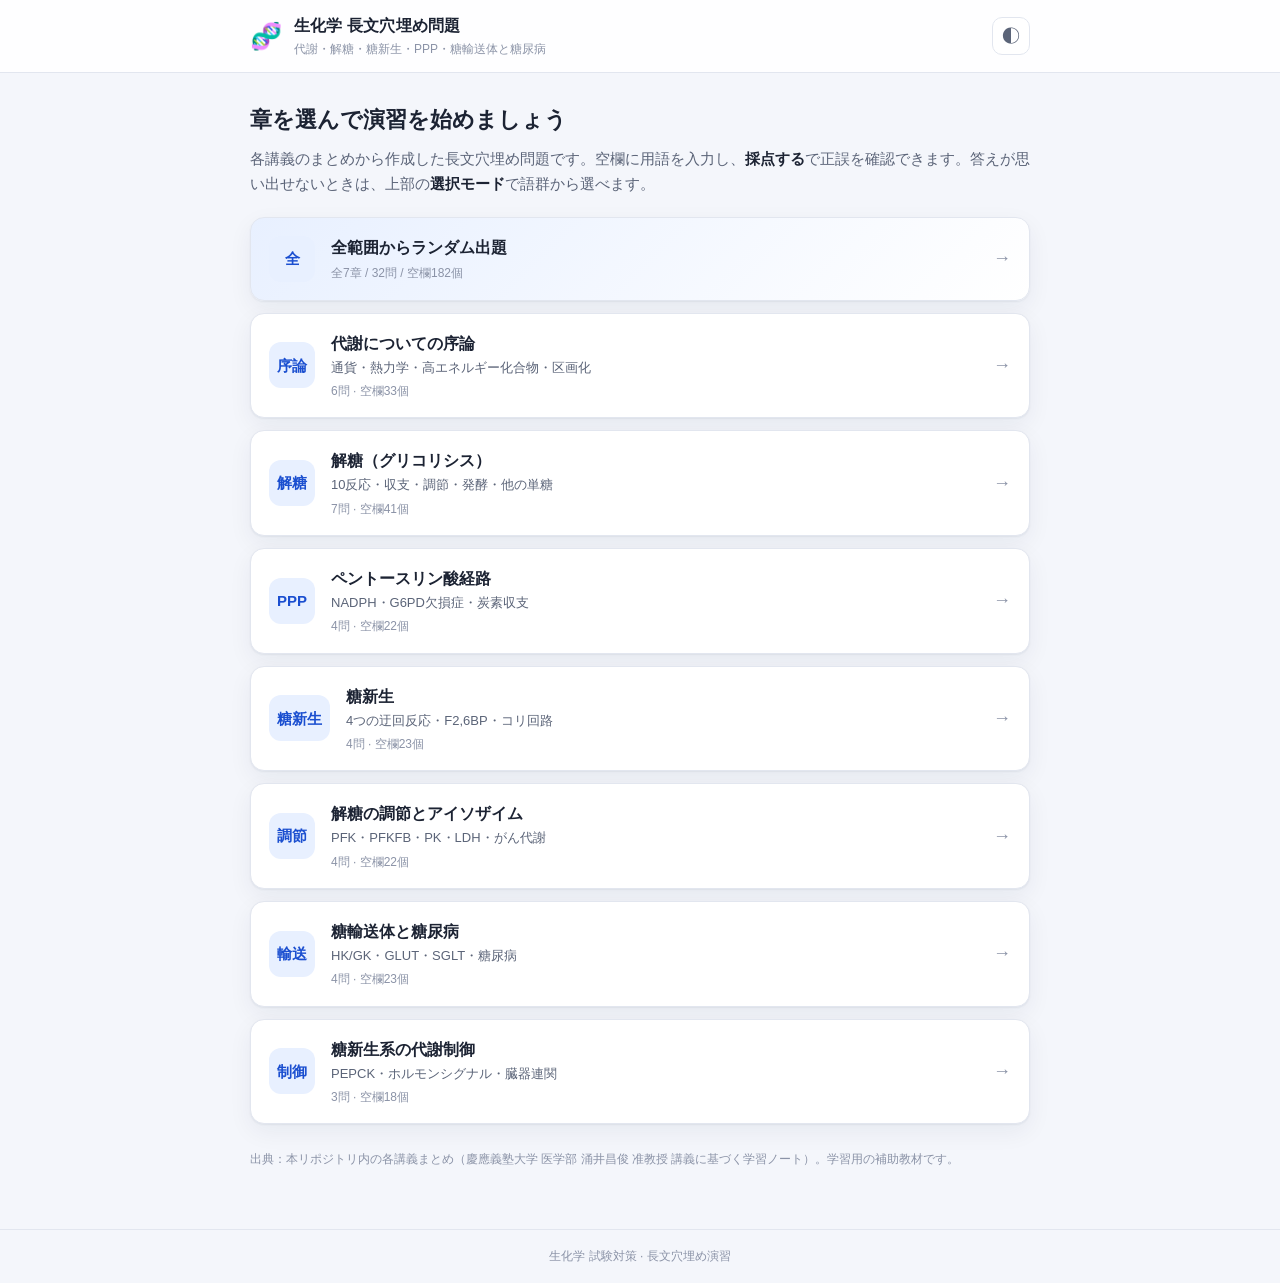
==== docs/index.html @ 1e30a4f4 "生化学 長文穴埋め問題サイトを追加 各講義まとめ(PDF/MD)をもとに、7章32問(空欄182個)の長文穴埋め問題を 出題する静的サイトを docs/ に構築。  - 章別/全範囲のランダム出題、記" ====
<!DOCTYPE html>
<html lang="ja" data-theme="light">
<head>
  <meta charset="UTF-8" />
  <meta name="viewport" content="width=device-width, initial-scale=1.0" />
  <title>生化学 長文穴埋め問題</title>
  <meta name="description" content="生化学（代謝・解糖・糖新生・ペントースリン酸経路・糖尿病）の長文穴埋め問題演習サイト" />
  <link rel="stylesheet" href="styles.css" />
</head>
<body>
  <header class="site-header">
    <div class="header-inner">
      <div class="brand">
        <span class="brand-mark">🧬</span>
        <div class="brand-text">
          <span class="brand-title">生化学 長文穴埋め問題</span>
          <span class="brand-sub">代謝・解糖・糖新生・PPP・糖輸送体と糖尿病</span>
        </div>
      </div>
      <button id="btn-theme" class="icon-btn" type="button" title="ライト/ダーク切替" aria-label="テーマ切替">◐</button>
    </div>
  </header>

  <main class="container">

    <!-- ===== ホーム ===== -->
    <section id="view-home" class="view">
      <div class="intro">
        <h1>章を選んで演習を始めましょう</h1>
        <p>各講義のまとめから作成した長文穴埋め問題です。空欄に用語を入力し、<strong>採点する</strong>で正誤を確認できます。答えが思い出せないときは、上部の<strong>選択モード</strong>で語群から選べます。</p>
      </div>
      <div id="chapter-list" class="chapter-list"></div>
      <p class="disclaimer">出典：本リポジトリ内の各講義まとめ（慶應義塾大学 医学部 涌井昌俊 准教授 講義に基づく学習ノート）。学習用の補助教材です。</p>
    </section>

    <!-- ===== 出題 ===== -->
    <section id="view-quiz" class="view" hidden>
      <div class="quiz-topbar">
        <button id="btn-home" class="text-btn" type="button">← 章の選択に戻る</button>
        <div class="mode-toggle" role="group" aria-label="解答モード">
          <button id="mode-type" class="mode-btn is-active" type="button" aria-pressed="true">記述モード</button>
          <button id="mode-bank" class="mode-btn" type="button" aria-pressed="false">選択モード</button>
        </div>
      </div>

      <div class="progress-bar"><div id="progress-fill" class="progress-fill"></div></div>

      <div class="quiz-meta">
        <span id="quiz-chapter" class="quiz-chapter"></span>
        <span id="quiz-progress" class="quiz-count"></span>
      </div>

      <article class="card">
        <div class="card-head">
          <h2 id="quiz-title" class="quiz-title"></h2>
          <span id="quiz-source" class="quiz-source"></span>
        </div>
        <div id="passage" class="passage"></div>
        <div id="word-bank" class="word-bank" hidden></div>
        <div id="score-line" class="score-line" hidden></div>
      </article>

      <div class="actions">
        <button id="btn-prev" class="btn btn-ghost" type="button">← 前へ</button>
        <div class="actions-right">
          <button id="btn-retry" class="btn btn-ghost" type="button" hidden>やり直す</button>
          <button id="btn-grade" class="btn btn-primary" type="button">採点する</button>
          <button id="btn-next" class="btn btn-primary" type="button" hidden>次の問題 →</button>
        </div>
      </div>
    </section>

    <!-- ===== 結果 ===== -->
    <section id="view-result" class="view" hidden>
      <div class="result-card">
        <h2>おつかれさまでした</h2>
        <div id="result-ring" class="result-ring">
          <span id="result-ring-val" class="result-ring-val">0%</span>
        </div>
        <p id="result-message" class="result-message"></p>
        <dl class="result-stats">
          <div><dt>全問正解した設問</dt><dd id="result-perfect">0 / 0</dd></div>
          <div><dt>正解した空欄</dt><dd id="result-blanks">0 / 0</dd></div>
        </dl>
        <div class="result-actions">
          <button id="btn-restart" class="btn btn-primary" type="button">もう一度この章に挑戦</button>
          <button id="btn-home-2" class="btn btn-ghost" type="button">別の章を選ぶ</button>
        </div>
      </div>
    </section>

  </main>

  <footer class="site-footer">
    <span>生化学 試験対策 · 長文穴埋め演習</span>
  </footer>

  <script src="questions.js"></script>
  <script src="app.js"></script>
</body>
</html>
---- docs/styles.css ----
/* 生化学 長文穴埋め問題サイト — スタイル */

:root {
  --bg: #f4f6fb;
  --bg-elev: #ffffff;
  --text: #1c2333;
  --text-soft: #5b6478;
  --text-faint: #8b93a7;
  --border: #e2e6ef;
  --accent: #2f6df6;
  --accent-soft: #e8f0ff;
  --accent-ink: #1b4fd0;
  --correct: #12a150;
  --correct-soft: #e4f7ec;
  --wrong: #e5484d;
  --wrong-soft: #fdeaea;
  --ring-track: #e2e6ef;
  --shadow: 0 1px 2px rgba(20,30,60,.06), 0 8px 24px rgba(20,30,60,.06);
  --radius: 14px;
}

:root[data-theme="dark"] {
  --bg: #0e1220;
  --bg-elev: #171d2e;
  --text: #e8ecf6;
  --text-soft: #a7b0c6;
  --text-faint: #737d97;
  --border: #262d42;
  --accent: #5b8dff;
  --accent-soft: #1a2440;
  --accent-ink: #a9c4ff;
  --correct: #35c476;
  --correct-soft: #123024;
  --wrong: #ff6b6f;
  --wrong-soft: #331a1c;
  --ring-track: #2a3350;
  --shadow: 0 1px 2px rgba(0,0,0,.3), 0 10px 30px rgba(0,0,0,.35);
}

@media (prefers-color-scheme: dark) {
  :root:not([data-theme="light"]) {
    --bg: #0e1220;
    --bg-elev: #171d2e;
    --text: #e8ecf6;
    --text-soft: #a7b0c6;
    --text-faint: #737d97;
    --border: #262d42;
    --accent: #5b8dff;
    --accent-soft: #1a2440;
    --accent-ink: #a9c4ff;
    --correct: #35c476;
    --correct-soft: #123024;
    --wrong: #ff6b6f;
    --wrong-soft: #331a1c;
    --ring-track: #2a3350;
    --shadow: 0 1px 2px rgba(0,0,0,.3), 0 10px 30px rgba(0,0,0,.35);
  }
}

* { box-sizing: border-box; }

html, body { margin: 0; padding: 0; }

body {
  background: var(--bg);
  color: var(--text);
  font-family: -apple-system, BlinkMacSystemFont, "Segoe UI", "Hiragino Kaku Gothic ProN",
    "Hiragino Sans", "Noto Sans JP", Meiryo, sans-serif;
  line-height: 1.7;
  -webkit-font-smoothing: antialiased;
  min-height: 100vh;
  display: flex;
  flex-direction: column;
}

/* ---------- ヘッダ ---------- */
.site-header {
  position: sticky; top: 0; z-index: 20;
  background: color-mix(in srgb, var(--bg-elev) 88%, transparent);
  backdrop-filter: saturate(160%) blur(10px);
  border-bottom: 1px solid var(--border);
}
.header-inner {
  max-width: 820px; margin: 0 auto; padding: 12px 20px;
  display: flex; align-items: center; justify-content: space-between; gap: 12px;
}
.brand { display: flex; align-items: center; gap: 12px; min-width: 0; }
.brand-mark { font-size: 26px; line-height: 1; }
.brand-text { display: flex; flex-direction: column; min-width: 0; }
.brand-title { font-weight: 700; font-size: 16px; letter-spacing: .01em; }
.brand-sub { font-size: 12px; color: var(--text-faint); white-space: nowrap; overflow: hidden; text-overflow: ellipsis; }

.icon-btn {
  border: 1px solid var(--border); background: var(--bg-elev); color: var(--text-soft);
  width: 38px; height: 38px; border-radius: 10px; cursor: pointer; font-size: 18px;
  display: grid; place-items: center; transition: .15s;
}
.icon-btn:hover { color: var(--accent); border-color: var(--accent); }

/* ---------- レイアウト ---------- */
.container { flex: 1; width: 100%; max-width: 820px; margin: 0 auto; padding: 24px 20px 48px; }
.view { animation: fade .25s ease; }
@keyframes fade { from { opacity: 0; transform: translateY(6px); } to { opacity: 1; transform: none; } }

/* ---------- ホーム ---------- */
.intro h1 { font-size: 22px; margin: 4px 0 8px; }
.intro p { color: var(--text-soft); font-size: 15px; margin: 0 0 20px; }
.intro strong { color: var(--text); }

.chapter-list { display: grid; gap: 12px; }
.chapter-card {
  display: flex; align-items: center; gap: 16px; width: 100%; text-align: left;
  background: var(--bg-elev); border: 1px solid var(--border); border-radius: var(--radius);
  padding: 16px 18px; cursor: pointer; box-shadow: var(--shadow); transition: .16s;
  color: var(--text); font: inherit;
}
.chapter-card:hover { border-color: var(--accent); transform: translateY(-2px); }
.chapter-card:focus-visible { outline: 2px solid var(--accent); outline-offset: 2px; }
.chapter-card--all { background: linear-gradient(135deg, var(--accent-soft), var(--bg-elev)); }
.chapter-no {
  flex: 0 0 auto; min-width: 46px; height: 46px; padding: 0 8px; border-radius: 12px;
  background: var(--accent-soft); color: var(--accent-ink); font-weight: 800; font-size: 15px;
  display: grid; place-items: center;
}
.chapter-body { display: flex; flex-direction: column; min-width: 0; flex: 1; }
.chapter-title { font-weight: 700; font-size: 16px; }
.chapter-sub { font-size: 13px; color: var(--text-soft); }
.chapter-sub:empty { display: none; }
.chapter-meta { font-size: 12px; color: var(--text-faint); margin-top: 2px; }
.chapter-arrow { color: var(--text-faint); font-size: 18px; }
.chapter-card:hover .chapter-arrow { color: var(--accent); }

.disclaimer { margin-top: 26px; font-size: 12px; color: var(--text-faint); line-height: 1.6; }

/* ---------- 出題 ---------- */
.quiz-topbar { display: flex; align-items: center; justify-content: space-between; gap: 12px; margin-bottom: 14px; flex-wrap: wrap; }
.text-btn { background: none; border: none; color: var(--text-soft); cursor: pointer; font: inherit; font-size: 14px; padding: 4px 0; }
.text-btn:hover { color: var(--accent); }

.mode-toggle { display: inline-flex; background: var(--bg-elev); border: 1px solid var(--border); border-radius: 10px; padding: 3px; }
.mode-btn { border: none; background: none; color: var(--text-soft); font: inherit; font-size: 13px; padding: 6px 14px; border-radius: 8px; cursor: pointer; transition: .15s; }
.mode-btn.is-active { background: var(--accent); color: #fff; }

.progress-bar { height: 6px; background: var(--ring-track); border-radius: 999px; overflow: hidden; margin-bottom: 14px; }
.progress-fill { height: 100%; width: 0; background: var(--accent); border-radius: 999px; transition: width .35s ease; }

.quiz-meta { display: flex; align-items: center; justify-content: space-between; margin-bottom: 10px; }
.quiz-chapter { font-size: 13px; color: var(--accent-ink); font-weight: 700; }
.quiz-count { font-size: 13px; color: var(--text-faint); }

.card {
  background: var(--bg-elev); border: 1px solid var(--border); border-radius: var(--radius);
  padding: 22px 22px 20px; box-shadow: var(--shadow);
}
.card-head { display: flex; align-items: baseline; justify-content: space-between; gap: 12px; margin-bottom: 14px; flex-wrap: wrap; }
.quiz-title { font-size: 18px; margin: 0; }
.quiz-source { font-size: 12px; color: var(--text-faint); white-space: nowrap; }

.passage { font-size: 16.5px; line-height: 2.15; letter-spacing: .01em; }

/* 空欄 */
.blank { position: relative; display: inline-flex; align-items: baseline; gap: 3px; margin: 0 1px; }
.blank-num {
  font-size: 10px; font-weight: 700; color: var(--accent-ink); background: var(--accent-soft);
  border-radius: 5px; padding: 0 4px; line-height: 1.5; transform: translateY(-3px);
}
.blank-input {
  font: inherit; font-size: 15.5px; text-align: center; color: var(--text);
  background: var(--bg); border: none; border-bottom: 2px solid var(--accent);
  padding: 1px 4px; min-width: 4ch; border-radius: 4px 4px 0 0; transition: .15s;
}
.blank-input::placeholder { color: var(--text-faint); }
.blank-input:focus { outline: none; background: var(--accent-soft); }
.blank-input--bank { cursor: pointer; background: var(--accent-soft); }
.blank-input--active { background: var(--accent-soft); box-shadow: 0 0 0 2px var(--accent) inset; }
.blank-input.is-correct { color: var(--correct); border-color: var(--correct); background: var(--correct-soft); font-weight: 700; }
.blank-input.is-wrong { color: var(--wrong); border-color: var(--wrong); background: var(--wrong-soft); text-decoration: line-through; }

.blank-answer { font-size: 14px; font-weight: 700; margin-left: 2px; white-space: nowrap; }
.blank-answer:empty { display: none; }
.blank-answer.is-correct { color: var(--correct); }
.blank-answer.is-wrong { color: var(--wrong); }
.blank-hint { font-size: 12px; color: var(--text-faint); }

/* 語群 */
.word-bank { margin-top: 20px; padding-top: 16px; border-top: 1px dashed var(--border); }
.word-bank-label { font-size: 12px; color: var(--text-faint); margin-bottom: 8px; }
.chips { display: flex; flex-wrap: wrap; gap: 8px; }
.chip {
  font: inherit; font-size: 14px; color: var(--accent-ink); background: var(--accent-soft);
  border: 1px solid transparent; border-radius: 999px; padding: 6px 14px; cursor: pointer; transition: .14s;
}
.chip:hover:not(:disabled) { border-color: var(--accent); }
.chip:disabled { opacity: .4; cursor: default; }

/* スコア行 */
.score-line { margin-top: 18px; padding: 10px 14px; border-radius: 10px; font-size: 14px; font-weight: 600; }
.score-line--perfect { background: var(--correct-soft); color: var(--correct); }
.score-line--ok { background: var(--accent-soft); color: var(--accent-ink); }
.score-line--low { background: var(--wrong-soft); color: var(--wrong); }

/* アクション */
.actions { display: flex; align-items: center; justify-content: space-between; gap: 12px; margin-top: 18px; }
.actions-right { display: flex; gap: 10px; }
.btn { font: inherit; font-size: 15px; font-weight: 600; border-radius: 10px; padding: 11px 20px; cursor: pointer; border: 1px solid transparent; transition: .15s; }
.btn-primary { background: var(--accent); color: #fff; }
.btn-primary:hover { filter: brightness(1.06); }
.btn-ghost { background: var(--bg-elev); color: var(--text-soft); border-color: var(--border); }
.btn-ghost:hover { color: var(--accent); border-color: var(--accent); }
.btn:disabled { opacity: .4; cursor: default; }

/* ---------- 結果 ---------- */
.result-card {
  background: var(--bg-elev); border: 1px solid var(--border); border-radius: var(--radius);
  padding: 32px 24px; box-shadow: var(--shadow); text-align: center; max-width: 460px; margin: 12px auto;
}
.result-card h2 { margin: 0 0 20px; font-size: 20px; }
.result-ring {
  width: 150px; height: 150px; border-radius: 50%; margin: 0 auto 18px;
  display: grid; place-items: center;
  background: conic-gradient(var(--accent) 0%, var(--ring-track) 0);
}
.result-ring::before { content: ""; position: absolute; width: 116px; height: 116px; border-radius: 50%; background: var(--bg-elev); }
.result-ring-val { position: relative; font-size: 30px; font-weight: 800; }
.result-message { color: var(--text-soft); margin: 0 0 22px; }
.result-stats { display: grid; grid-template-columns: 1fr 1fr; gap: 12px; margin: 0 0 24px; }
.result-stats > div { background: var(--bg); border: 1px solid var(--border); border-radius: 12px; padding: 12px; }
.result-stats dt { font-size: 12px; color: var(--text-faint); margin-bottom: 4px; }
.result-stats dd { margin: 0; font-size: 18px; font-weight: 800; }
.result-actions { display: flex; flex-direction: column; gap: 10px; }

/* ---------- フッタ ---------- */
.site-footer { border-top: 1px solid var(--border); padding: 16px 20px; text-align: center; color: var(--text-faint); font-size: 12px; }

/* ---------- レスポンシブ ---------- */
@media (max-width: 560px) {
  .brand-sub { display: none; }
  .passage { font-size: 16px; line-height: 2.2; }
  .card { padding: 18px 16px; }
  .actions { flex-wrap: wrap; }
  .btn { padding: 10px 16px; font-size: 14px; }
  .result-stats { grid-template-columns: 1fr; }
}
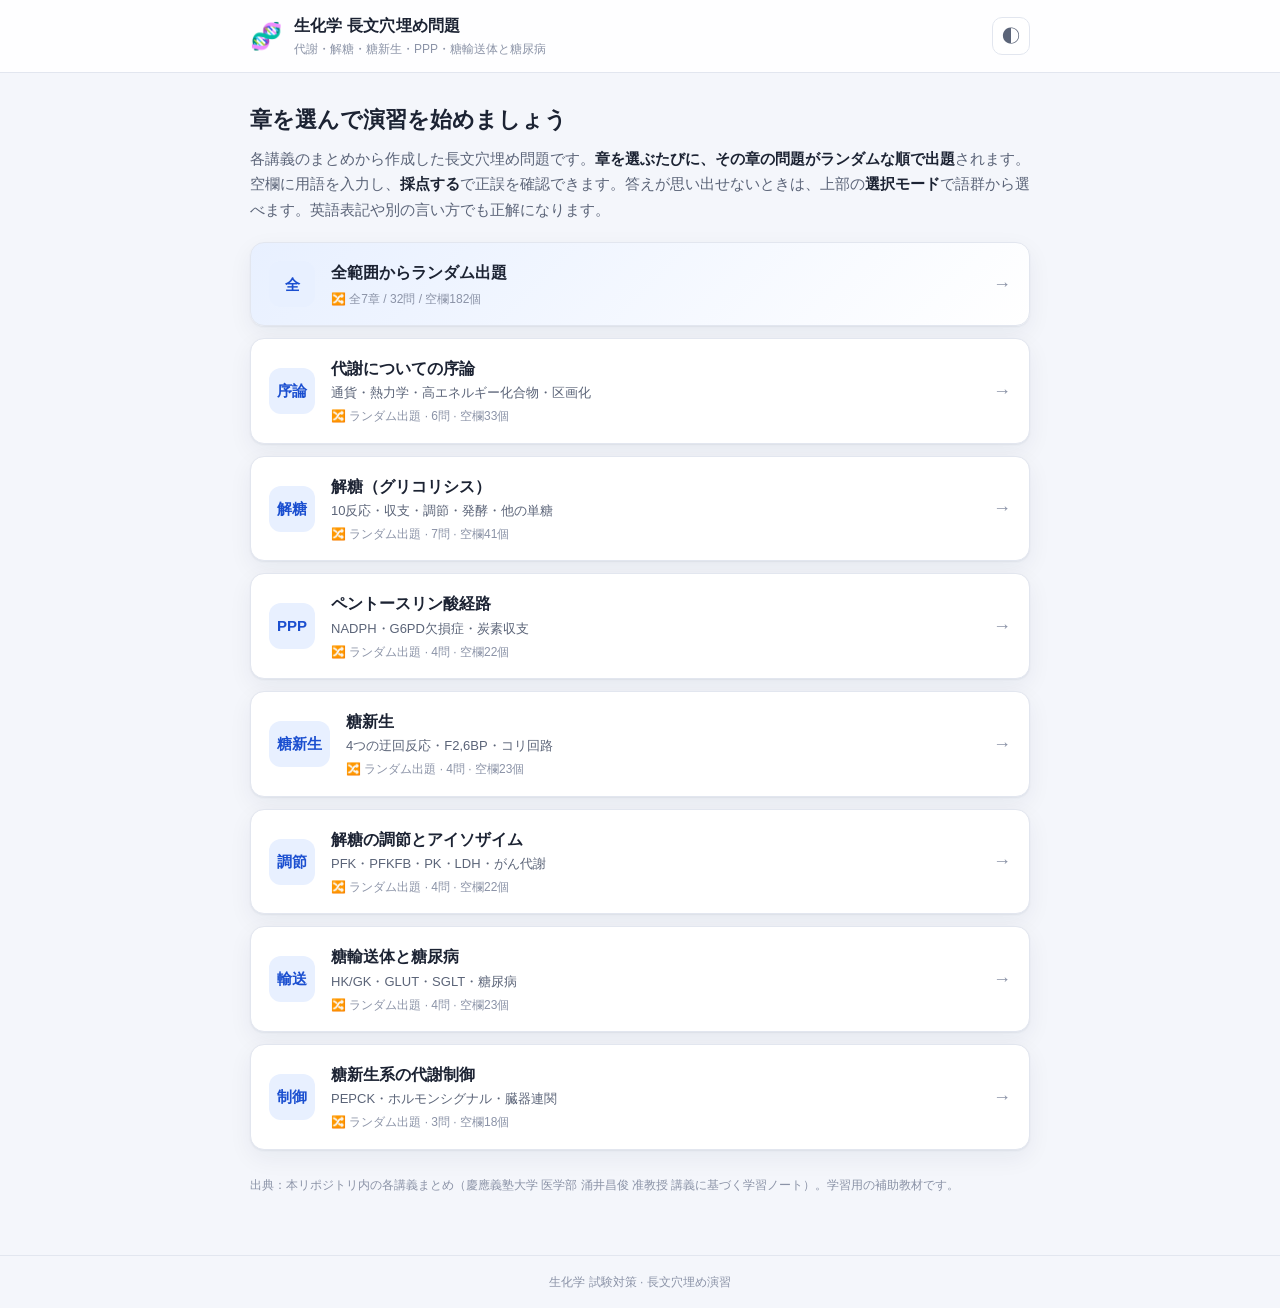
==== commit c55f873d: "別解の拡充と章別ランダム出題の明示 - 全182空欄の別解(alt)を大幅拡充。英語名・略称・別名・言い換え・   仮名ゆらぎ(リシン/リジン等)を許容。正答はmdファイルの表記に統一 - 採点正規化" ====
--- a/docs/index.html
+++ b/docs/index.html
@@ -27,7 +27,7 @@
     <section id="view-home" class="view">
       <div class="intro">
         <h1>章を選んで演習を始めましょう</h1>
-        <p>各講義のまとめから作成した長文穴埋め問題です。空欄に用語を入力し、<strong>採点する</strong>で正誤を確認できます。答えが思い出せないときは、上部の<strong>選択モード</strong>で語群から選べます。</p>
+        <p>各講義のまとめから作成した長文穴埋め問題です。<strong>章を選ぶたびに、その章の問題がランダムな順で出題</strong>されます。空欄に用語を入力し、<strong>採点する</strong>で正誤を確認できます。答えが思い出せないときは、上部の<strong>選択モード</strong>で語群から選べます。英語表記や別の言い方でも正解になります。</p>
       </div>
       <div id="chapter-list" class="chapter-list"></div>
       <p class="disclaimer">出典：本リポジトリ内の各講義まとめ（慶應義塾大学 医学部 涌井昌俊 准教授 講義に基づく学習ノート）。学習用の補助教材です。</p>
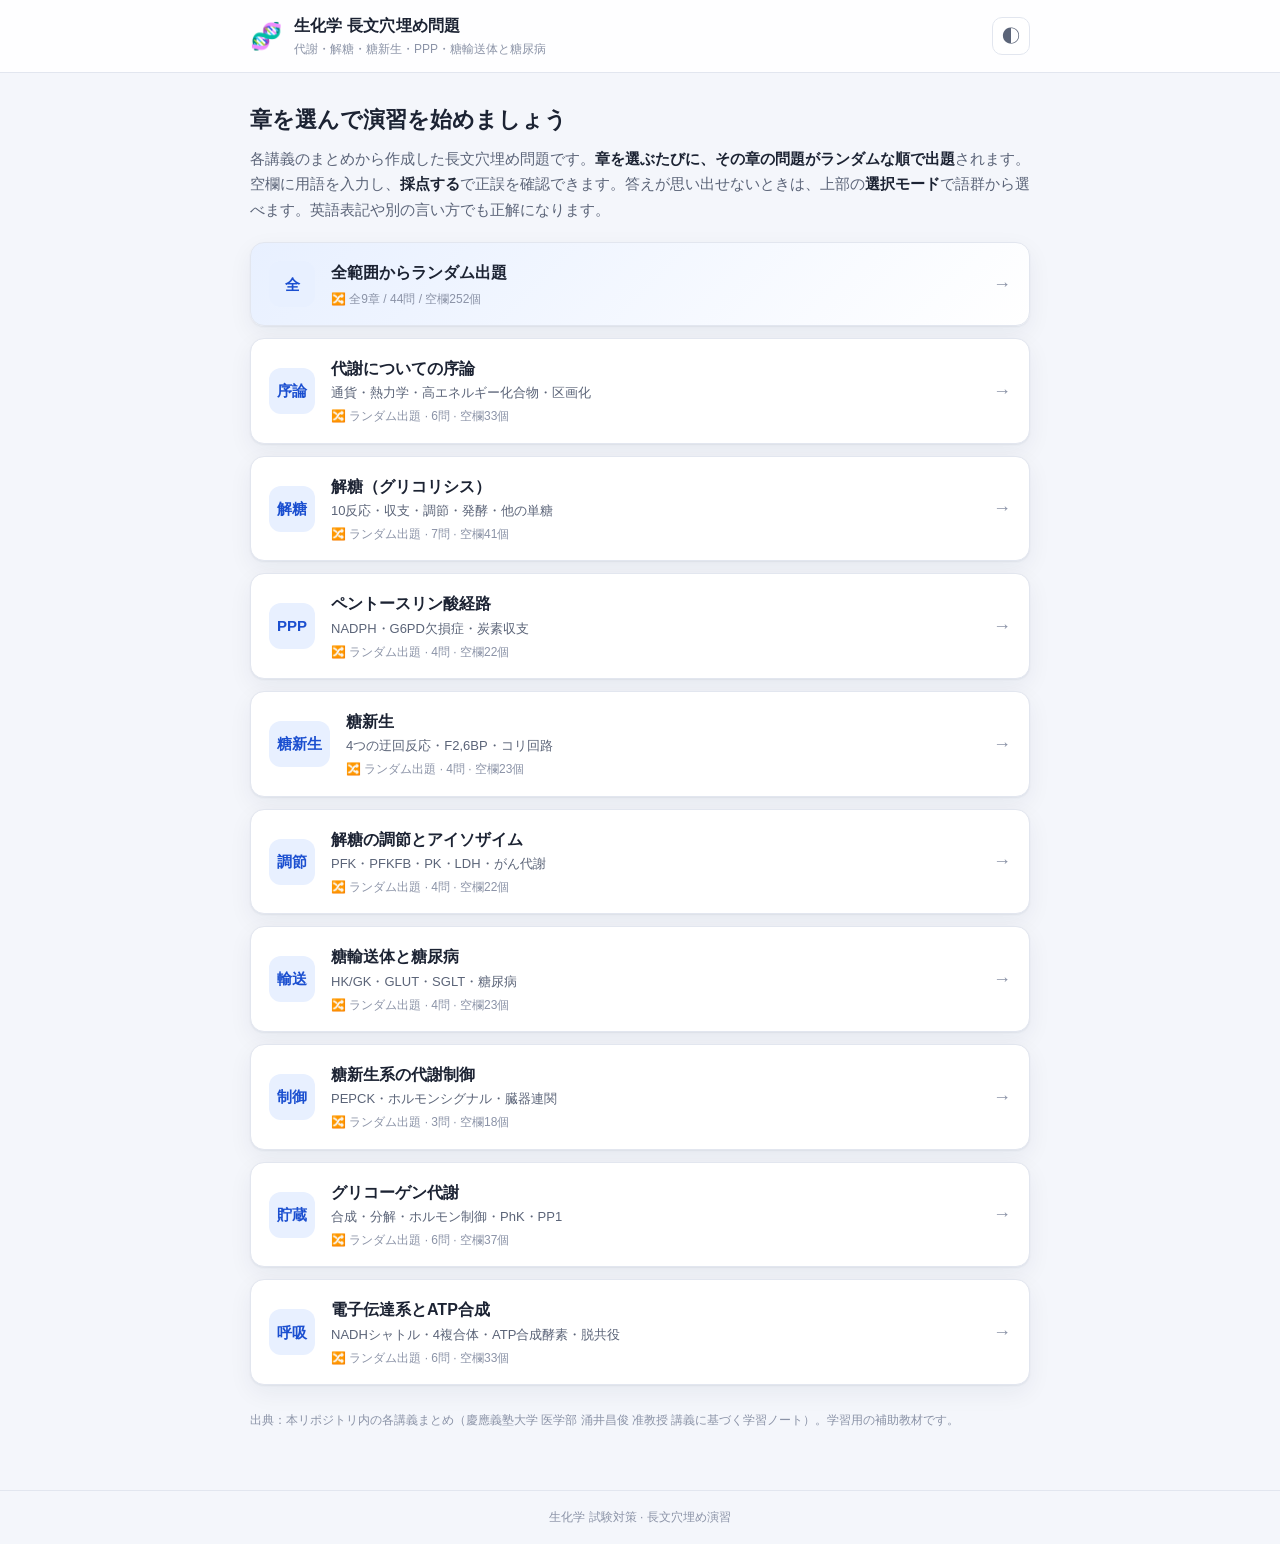
==== commit 4373f139: "別解表示・全英語解答対応・グリコーゲン/電子伝達の2章追加 - 採点時に「解答と別解」一覧を表示（各空欄の正答・入力・許容別解） - 全252空欄で英語のみの解答でも正解になるよう英語別解を補完   " ====
--- a/docs/index.html
+++ b/docs/index.html
@@ -58,6 +58,7 @@
         <div id="passage" class="passage"></div>
         <div id="word-bank" class="word-bank" hidden></div>
         <div id="score-line" class="score-line" hidden></div>
+        <div id="answer-key" class="answer-key" hidden></div>
       </article>
 
       <div class="actions">
--- a/docs/styles.css
+++ b/docs/styles.css
@@ -199,6 +199,21 @@
 .score-line--ok { background: var(--accent-soft); color: var(--accent-ink); }
 .score-line--low { background: var(--wrong-soft); color: var(--wrong); }
 
+/* 解答と別解パネル */
+.answer-key { margin-top: 18px; padding-top: 16px; border-top: 1px dashed var(--border); }
+.ak-title { font-size: 13px; font-weight: 700; color: var(--text-soft); margin-bottom: 10px; }
+.ak-row { display: flex; gap: 10px; padding: 8px 10px; border-radius: 10px; margin-bottom: 6px; background: var(--bg); border: 1px solid var(--border); }
+.ak-row.ak-ng { background: var(--wrong-soft); border-color: transparent; }
+.ak-row.ak-ok { background: var(--correct-soft); border-color: transparent; }
+.ak-n { flex: 0 0 auto; width: 22px; height: 22px; border-radius: 6px; background: var(--bg-elev); color: var(--text-soft); font-size: 12px; font-weight: 700; display: grid; place-items: center; }
+.ak-body { display: flex; flex-wrap: wrap; align-items: baseline; gap: 4px 10px; min-width: 0; }
+.ak-mark { font-weight: 800; }
+.ak-ok .ak-mark { color: var(--correct); }
+.ak-ng .ak-mark { color: var(--wrong); }
+.ak-a { font-weight: 700; font-size: 15px; color: var(--text); }
+.ak-user { font-size: 12.5px; color: var(--wrong); }
+.ak-alts { font-size: 12.5px; color: var(--text-soft); flex-basis: 100%; }
+
 /* アクション */
 .actions { display: flex; align-items: center; justify-content: space-between; gap: 12px; margin-top: 18px; }
 .actions-right { display: flex; gap: 10px; }
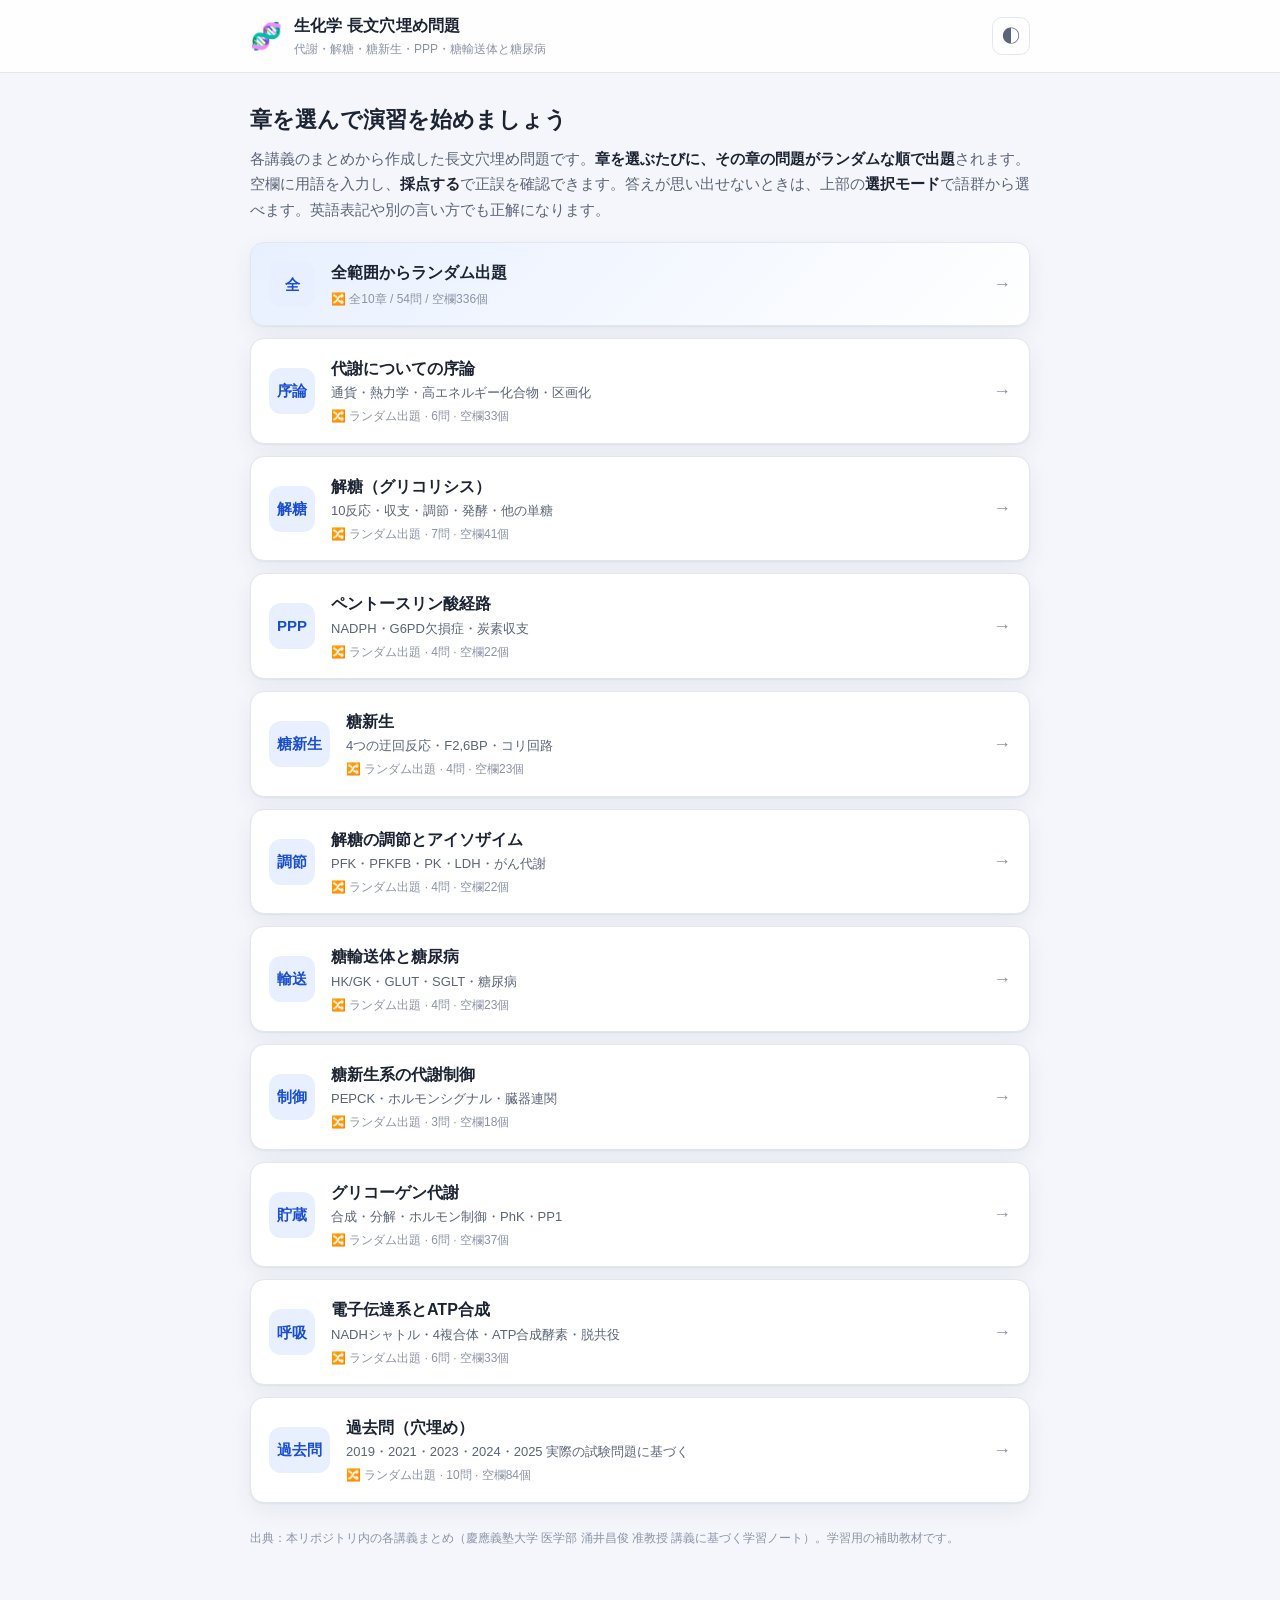
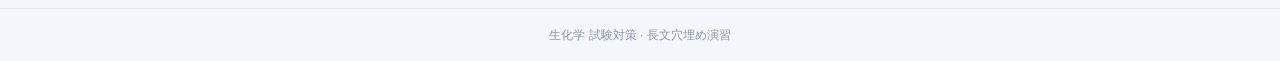
==== commit 31e3b4a5: "全問に解説を追加し、実戦的な過去問3問を追加 解説: - 全54問に解説を付与し、採点後に「解説」パネルとして表示 - 解説は questions.js 末尾の id→解説文マップで一元管理 - ap" ====
--- a/docs/index.html
+++ b/docs/index.html
@@ -59,6 +59,7 @@
         <div id="word-bank" class="word-bank" hidden></div>
         <div id="score-line" class="score-line" hidden></div>
         <div id="answer-key" class="answer-key" hidden></div>
+        <div id="explain-box" class="explain-box" hidden></div>
       </article>
 
       <div class="actions">
--- a/docs/styles.css
+++ b/docs/styles.css
@@ -214,6 +214,19 @@
 .ak-user { font-size: 12.5px; color: var(--wrong); }
 .ak-alts { font-size: 12.5px; color: var(--text-soft); flex-basis: 100%; }
 
+/* 解説パネル */
+.explain-box {
+  margin-top: 14px; padding: 14px 16px; border-radius: 12px;
+  background: var(--accent-soft); border: 1px solid transparent;
+  border-left: 4px solid var(--accent); font-size: 14.5px; line-height: 1.85;
+}
+.explain-label {
+  display: inline-block; font-size: 11px; font-weight: 800; letter-spacing: .04em;
+  color: #fff; background: var(--accent); border-radius: 6px; padding: 2px 8px; margin-right: 8px;
+  vertical-align: middle;
+}
+.explain-text { color: var(--text); }
+
 /* アクション */
 .actions { display: flex; align-items: center; justify-content: space-between; gap: 12px; margin-top: 18px; }
 .actions-right { display: flex; gap: 10px; }
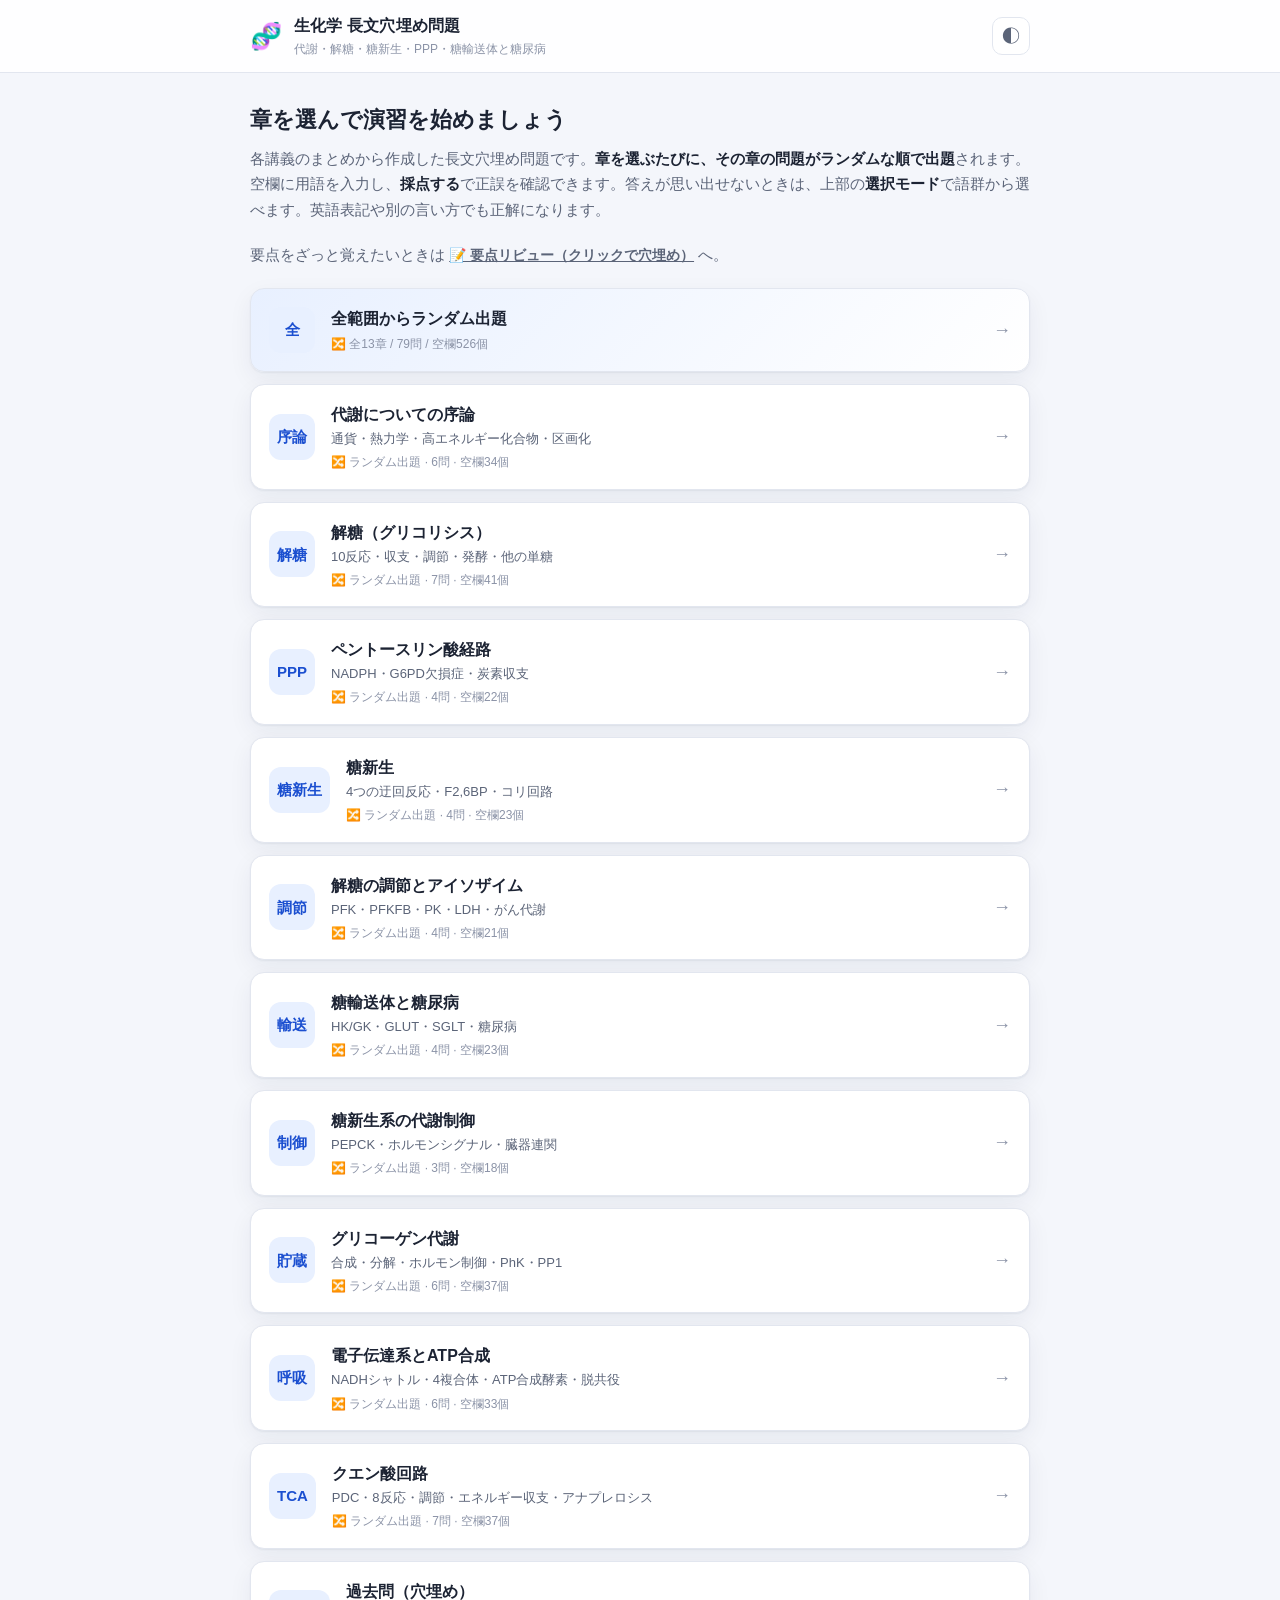
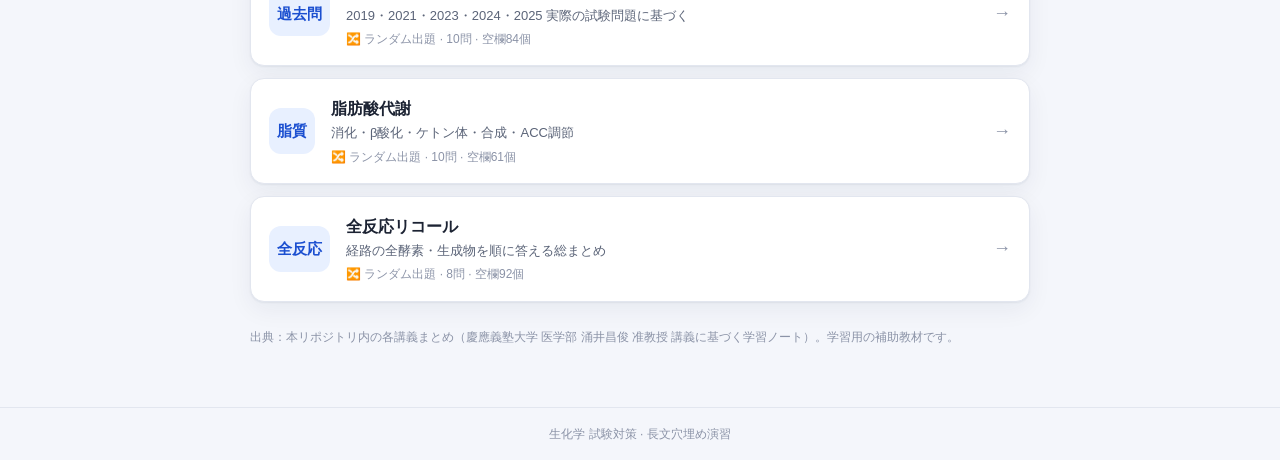
==== commit 4f08e552: "要点リビュー（クリックで開閉する穴埋め暗記ページ）を追加 - docs/review.html: 要点を穴抜きにした暗記用ページ。青い穴をクリックで   答えを表示/再クリックで非表示。「すべて表示/" ====
--- a/docs/index.html
+++ b/docs/index.html
@@ -28,6 +28,7 @@
       <div class="intro">
         <h1>章を選んで演習を始めましょう</h1>
         <p>各講義のまとめから作成した長文穴埋め問題です。<strong>章を選ぶたびに、その章の問題がランダムな順で出題</strong>されます。空欄に用語を入力し、<strong>採点する</strong>で正誤を確認できます。答えが思い出せないときは、上部の<strong>選択モード</strong>で語群から選べます。英語表記や別の言い方でも正解になります。</p>
+        <p style="margin-top:10px;">要点をざっと覚えたいときは <a class="text-btn" href="review.html" style="font-weight:600;">📝 要点リビュー（クリックで穴埋め）</a> へ。</p>
       </div>
       <div id="chapter-list" class="chapter-list"></div>
       <p class="disclaimer">出典：本リポジトリ内の各講義まとめ（慶應義塾大学 医学部 涌井昌俊 准教授 講義に基づく学習ノート）。学習用の補助教材です。</p>
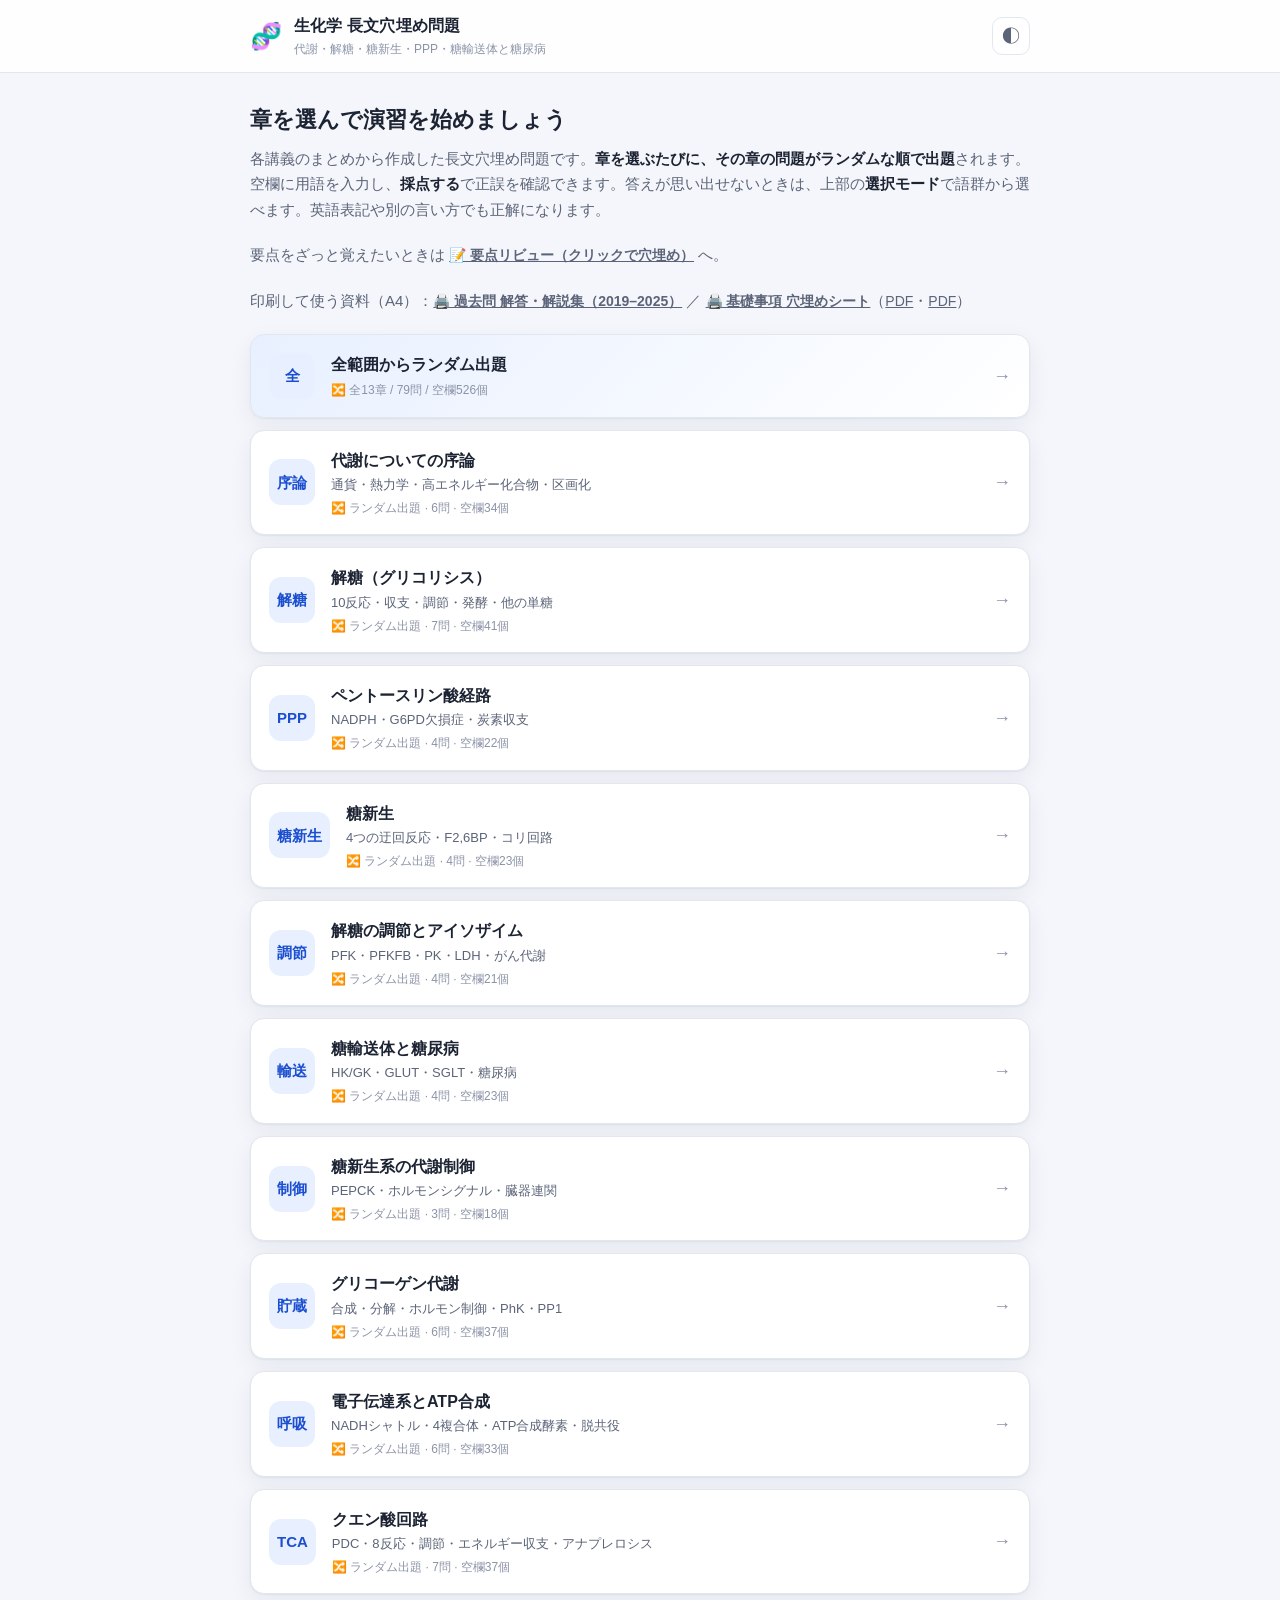
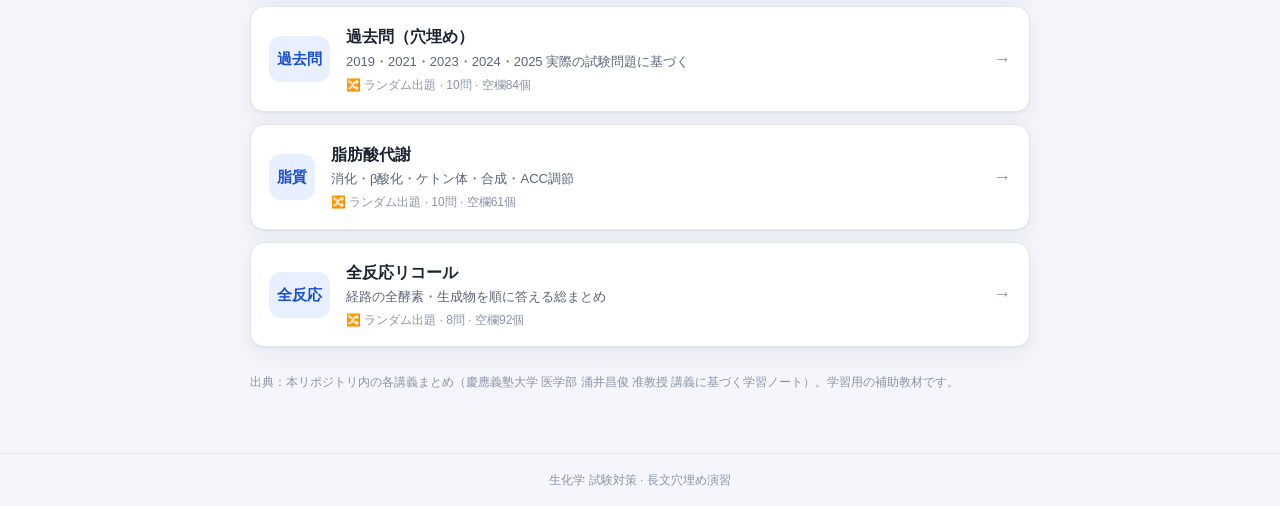
==== commit 3ab5a50c: "印刷用A4資料を追加：過去問(2019-2025)解答・解説集と基礎事項穴埋めシート 高校生物を前提知識の出発点として、印刷して使えるA4レイアウトの学習資料を追加した。  - docs/print-" ====
--- a/docs/index.html
+++ b/docs/index.html
@@ -29,6 +29,7 @@
         <h1>章を選んで演習を始めましょう</h1>
         <p>各講義のまとめから作成した長文穴埋め問題です。<strong>章を選ぶたびに、その章の問題がランダムな順で出題</strong>されます。空欄に用語を入力し、<strong>採点する</strong>で正誤を確認できます。答えが思い出せないときは、上部の<strong>選択モード</strong>で語群から選べます。英語表記や別の言い方でも正解になります。</p>
         <p style="margin-top:10px;">要点をざっと覚えたいときは <a class="text-btn" href="review.html" style="font-weight:600;">📝 要点リビュー（クリックで穴埋め）</a> へ。</p>
+        <p style="margin-top:6px;">印刷して使う資料（A4）：<a class="text-btn" href="print-pastexams.html" style="font-weight:600;">🖨️ 過去問 解答・解説集（2019–2025）</a> ／ <a class="text-btn" href="print-basics.html" style="font-weight:600;">🖨️ 基礎事項 穴埋めシート</a>（<a class="text-btn" href="pdf/print-pastexams.pdf">PDF</a>・<a class="text-btn" href="pdf/print-basics.pdf">PDF</a>）</p>
       </div>
       <div id="chapter-list" class="chapter-list"></div>
       <p class="disclaimer">出典：本リポジトリ内の各講義まとめ（慶應義塾大学 医学部 涌井昌俊 准教授 講義に基づく学習ノート）。学習用の補助教材です。</p>
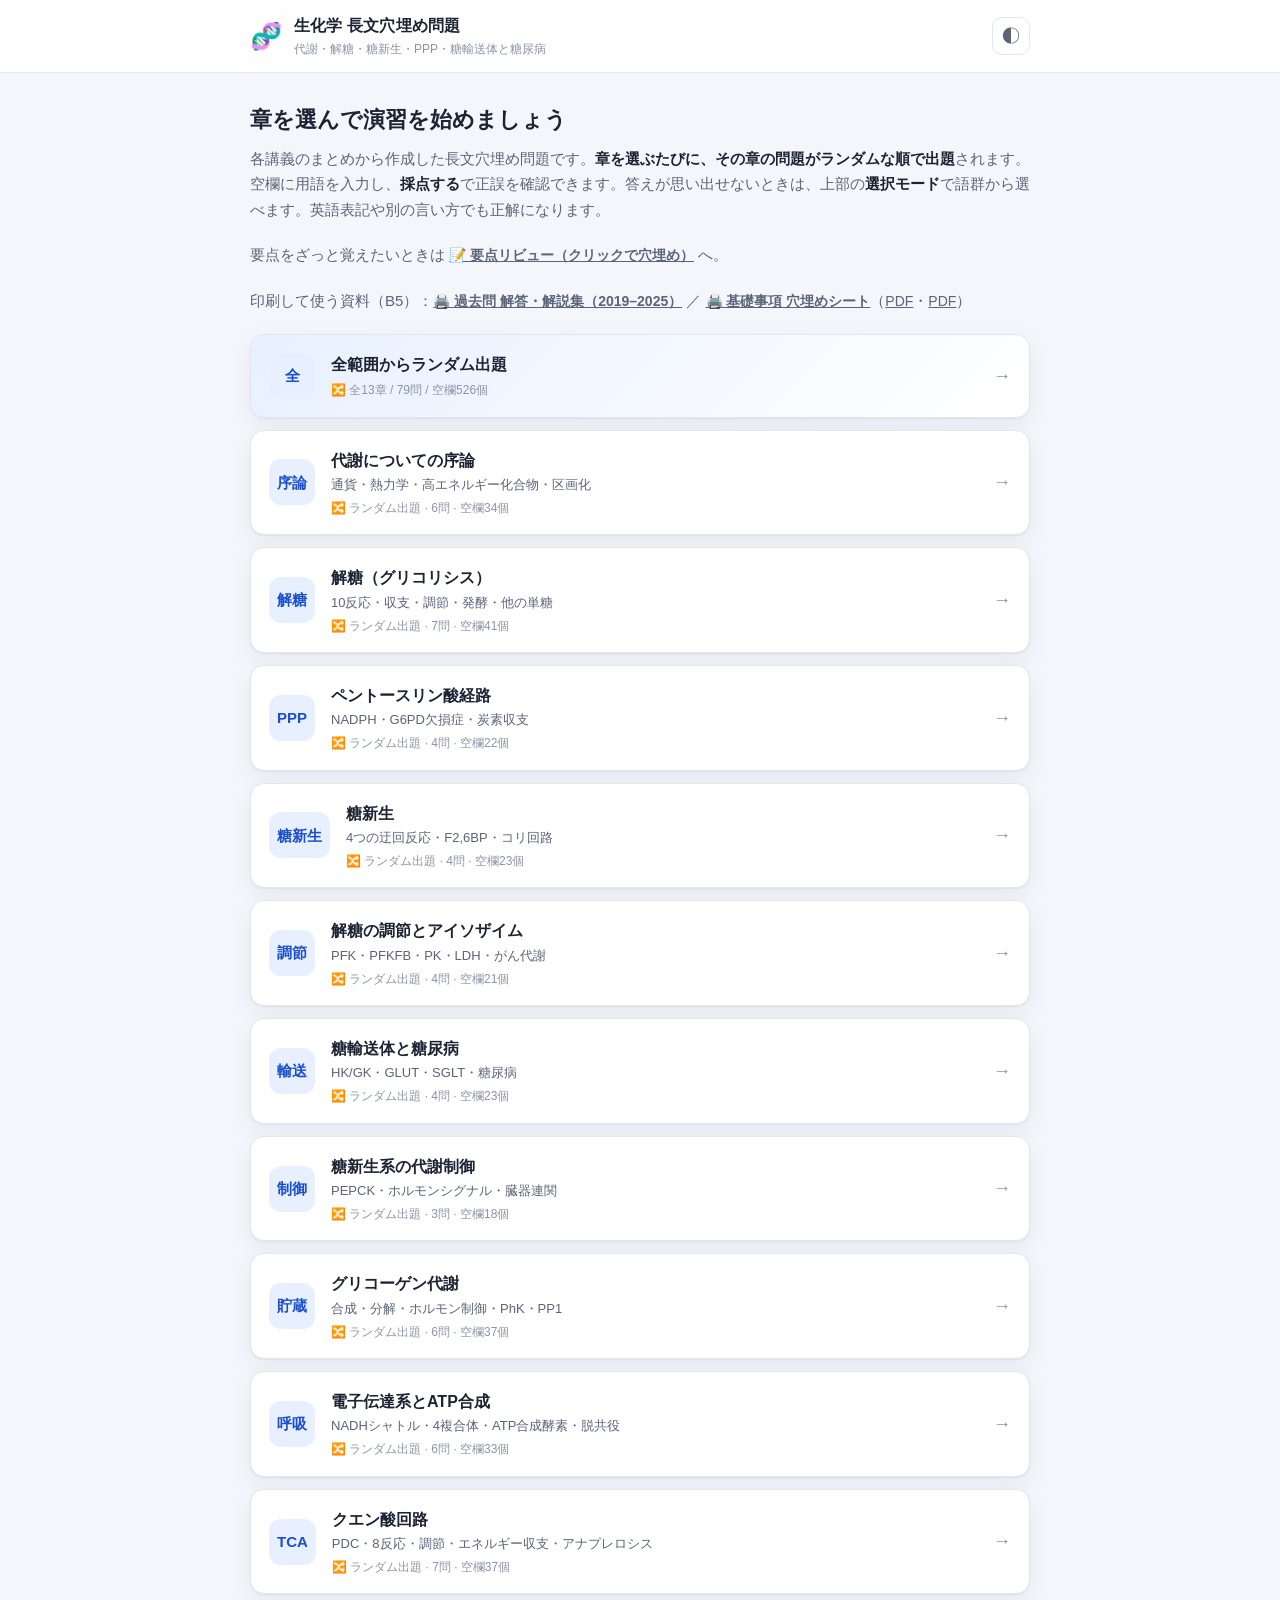
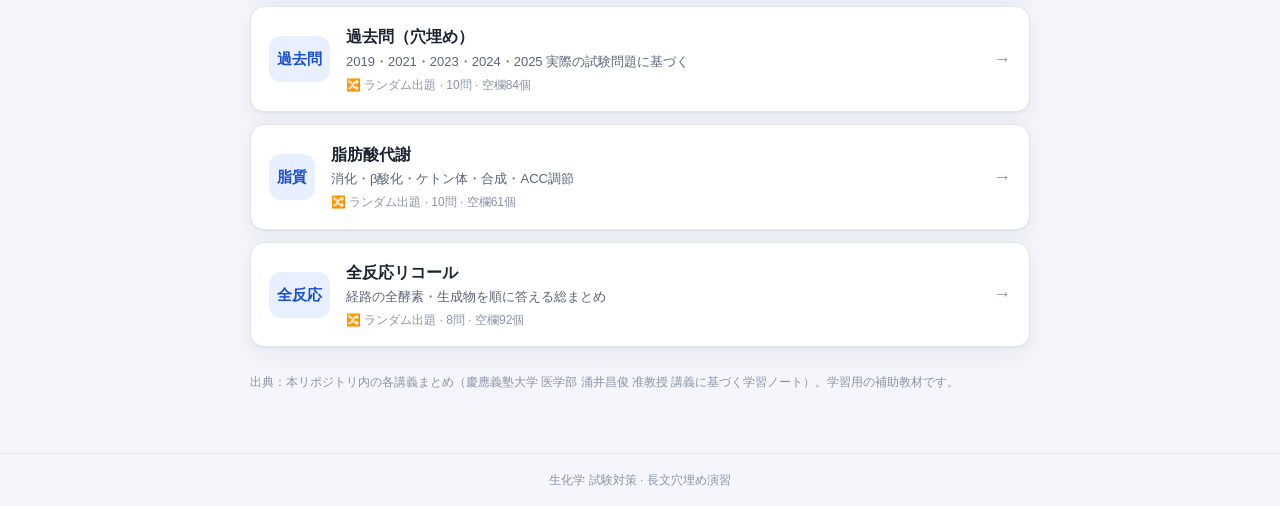
==== commit 4b3d4c50: "印刷用資料の判型を A4 から JIS B5（182×257mm）に変更 - print.css: @page size を 182mm × 257mm、余白を 13/11mm に変更。   版面幅が" ====
--- a/docs/index.html
+++ b/docs/index.html
@@ -29,7 +29,7 @@
         <h1>章を選んで演習を始めましょう</h1>
         <p>各講義のまとめから作成した長文穴埋め問題です。<strong>章を選ぶたびに、その章の問題がランダムな順で出題</strong>されます。空欄に用語を入力し、<strong>採点する</strong>で正誤を確認できます。答えが思い出せないときは、上部の<strong>選択モード</strong>で語群から選べます。英語表記や別の言い方でも正解になります。</p>
         <p style="margin-top:10px;">要点をざっと覚えたいときは <a class="text-btn" href="review.html" style="font-weight:600;">📝 要点リビュー（クリックで穴埋め）</a> へ。</p>
-        <p style="margin-top:6px;">印刷して使う資料（A4）：<a class="text-btn" href="print-pastexams.html" style="font-weight:600;">🖨️ 過去問 解答・解説集（2019–2025）</a> ／ <a class="text-btn" href="print-basics.html" style="font-weight:600;">🖨️ 基礎事項 穴埋めシート</a>（<a class="text-btn" href="pdf/print-pastexams.pdf">PDF</a>・<a class="text-btn" href="pdf/print-basics.pdf">PDF</a>）</p>
+        <p style="margin-top:6px;">印刷して使う資料（B5）：<a class="text-btn" href="print-pastexams.html" style="font-weight:600;">🖨️ 過去問 解答・解説集（2019–2025）</a> ／ <a class="text-btn" href="print-basics.html" style="font-weight:600;">🖨️ 基礎事項 穴埋めシート</a>（<a class="text-btn" href="pdf/print-pastexams.pdf">PDF</a>・<a class="text-btn" href="pdf/print-basics.pdf">PDF</a>）</p>
       </div>
       <div id="chapter-list" class="chapter-list"></div>
       <p class="disclaimer">出典：本リポジトリ内の各講義まとめ（慶應義塾大学 医学部 涌井昌俊 准教授 講義に基づく学習ノート）。学習用の補助教材です。</p>
